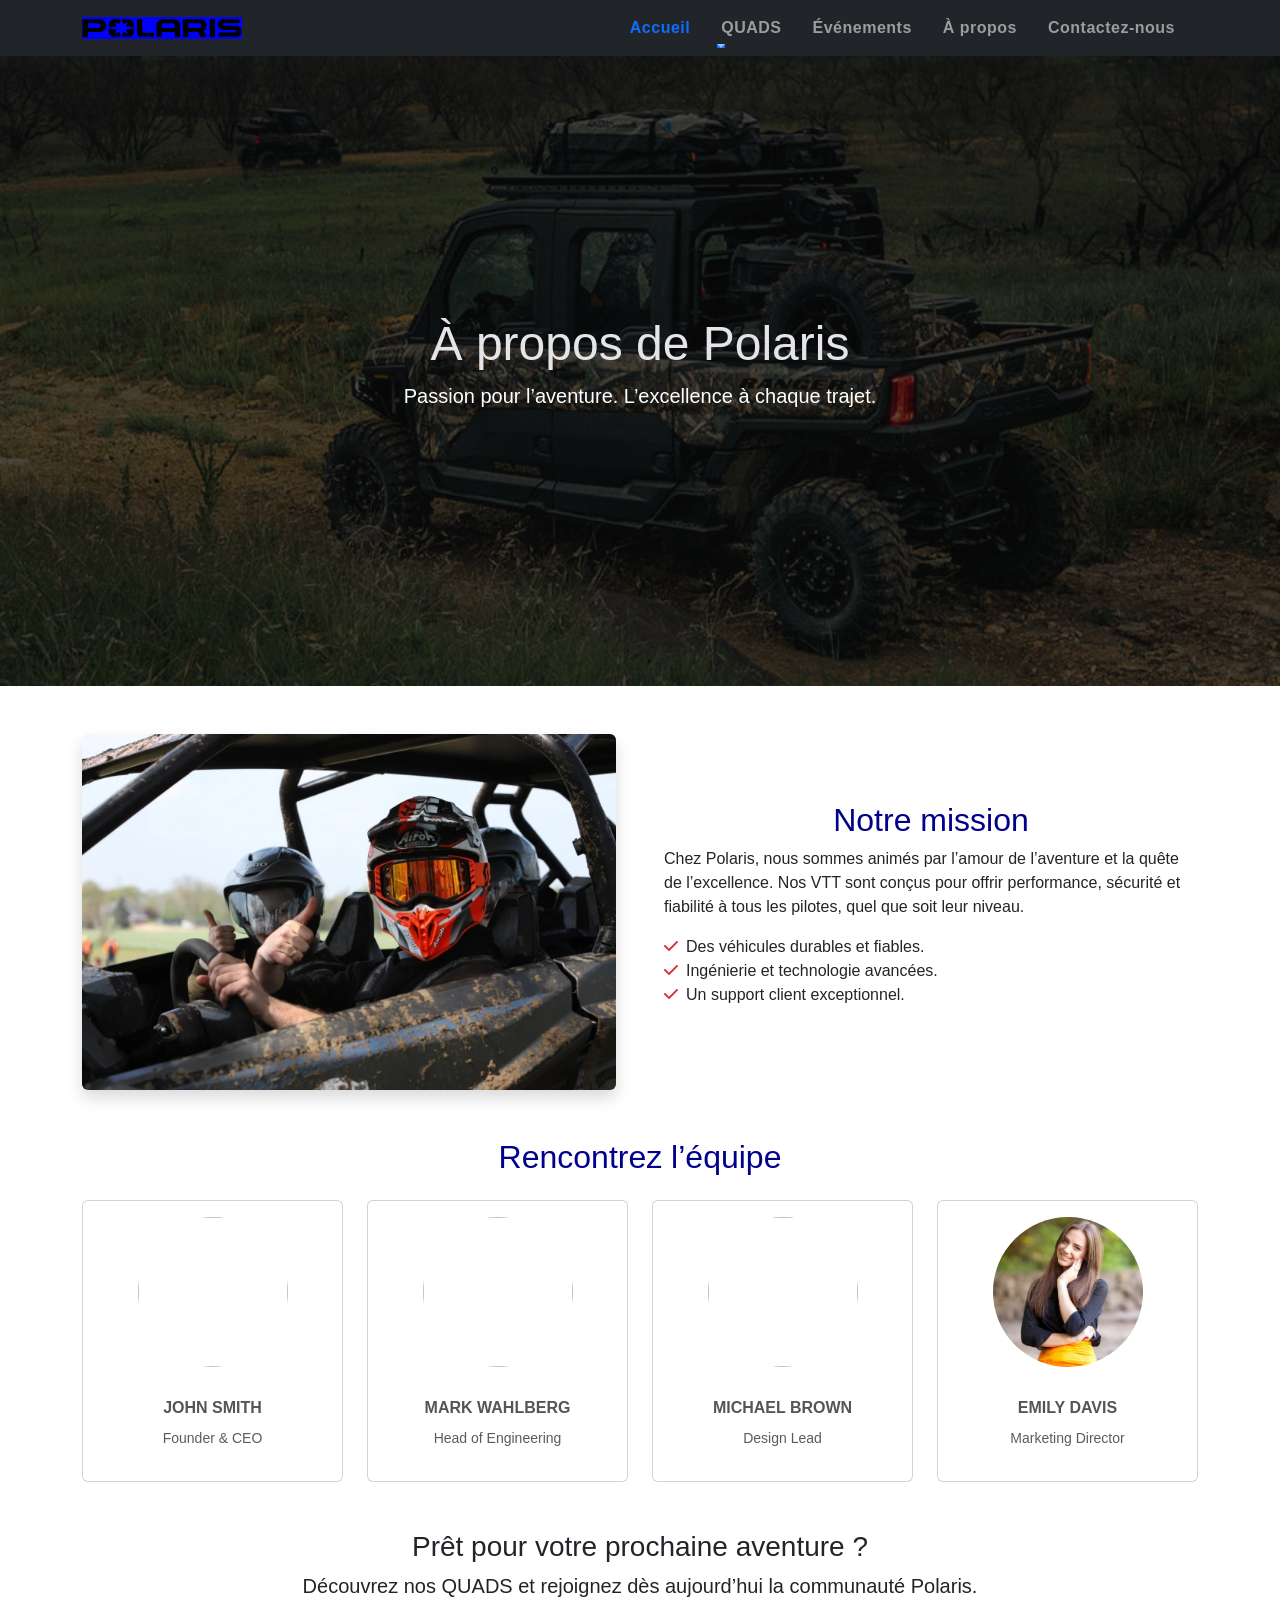
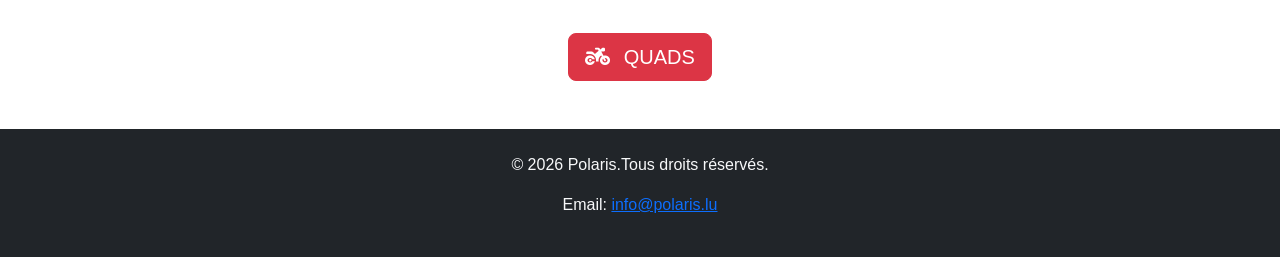
==== about.html @ 635d0547 "fix le lien css" ====
<!doctype html>
<html lang="fr">
  <head>
    <meta charset="UTF-8" />
    <meta name="viewport" content="width=device-width, initial-scale=1.0" />
    <title>Polaris — A propos</title>

    <link
      href="https://cdn.jsdelivr.net/npm/bootstrap@5.3.2/dist/css/bootstrap.min.css"
      rel="stylesheet"
    />
    <link
      rel="stylesheet"
      href="https://cdnjs.cloudflare.com/ajax/libs/font-awesome/6.5.0/css/all.min.css"
    />
    <link rel="stylesheet" href="css/style.css" />
  </head>
  <body>
    <!-- NAVBAR -->
    <nav class="navbar navbar-expand-lg navbar-dark bg-dark sticky-top">
      <div class="container">
        <a class="navbar-brand d-flex align-items-center" href="index.html">
          <img src="images/logo-polaris.svg" alt="Polaris" class="me-2 logo" />
        </a>

        <!-- BUTTON BOURGER MENU -->
        <button
          class="navbar-toggler"
          type="button"
          data-bs-toggle="collapse"
          data-bs-target="#mainNavbar"
        >
          <span class="navbar-toggler-icon"></span>
        </button>

        <div class="collapse navbar-collapse" id="mainNavbar">
          <!-- LIST MENU -->
          <ul class="navbar-nav ms-auto align-items-lg-center">
            <li class="nav-item">
              <a class="nav-link active" href="index.html">Accueil</a>
            </li>
            <!-- DROPDOWN ATVs -->
            <li class="dropdown nav-item">
              <a
                class="nav-link dropdown-toggle"
                href="#"
                id="dropdownATVs"
                role="button"
                data-bs-toggle="dropdown"
              >
                QUADS
              </a>
              <ul class="dropdown-menu" aria-labelledby="dropdownATVs">
                <li>
                  <a class="dropdown-item" href="product.html">RZR</a>
                </li>
                <li>
                  <a class="dropdown-item" href="product.html">Ranger</a>
                </li>
                <li>
                  <a class="dropdown-item" href="product.html">General</a>
                </li>
                <li>
                  <a class="dropdown-item" href="product.html">Sportsman</a>
                </li>
                <li>
                  <a class="dropdown-item" href="product.html">Enfants</a>
                </li>
                <li>
                  <a class="dropdown-item" href="atvs.html">Voir tout</a>
                </li>
              </ul>
            </li>

            <li class="nav-item">
              <a class="nav-link" href="events.html">Événements</a>
            </li>
            <li class="nav-item">
              <a class="nav-link" href="about.html">À propos</a>
            </li>

            <li class="nav-item">
              <a class="nav-link" href="contact.html">Contactez-nous</a>
            </li>
          </ul>
        </div>
      </div>
    </nav>

    <!-- HERO -->
    <!-- HERO -->
    <section class="hero-about">
      <div class="hero-overlay"></div>
      <div class="hero-content container">
        <h1>À propos de Polaris</h1>
        <p class="lead">
          Passion pour l’aventure. L’excellence à chaque trajet.
        </p>
      </div>
    </section>

    <!-- COMPANY MISSION -->
    <div class="container mt-5">
      <div class="row align-items-center g-5">
        <div class="col-md-6">
          <img src="images/about_us.jpg" class="img-fluid rounded shadow" />
        </div>
        <div class="col-md-6">
          <h2>Notre mission</h2>
          <p>
            Chez Polaris, nous sommes animés par l’amour de l’aventure et la
            quête de l’excellence. Nos VTT sont conçus pour offrir performance,
            sécurité et fiabilité à tous les pilotes, quel que soit leur niveau.
          </p>
          <ul class="list-unstyled mt-3">
            <li>
              <i class="fa-solid fa-check text-danger me-2"></i>Des véhicules
              durables et fiables.
            </li>
            <li>
              <i class="fa-solid fa-check text-danger me-2"></i>Ingénierie et
              technologie avancées.
            </li>
            <li>
              <i class="fa-solid fa-check text-danger me-2"></i>Un support
              client exceptionnel.
            </li>
          </ul>
        </div>
      </div>
    </div>

    <!-- TEAM / GALLERY -->
    <div class="container mt-5">
      <h2 class="mb-4 text-center">Rencontrez l’équipe</h2>
      <div class="row g-4">
        <div class="col-md-3">
          <div class="card team-card text-center h-100">
            <img src="images/founder_seo.jpg" class="team-img" />
            <div class="card-body">
              <h5 class="card-title">John Smith</h5>
              <p class="small text-muted">Founder & CEO</p>
            </div>
          </div>
        </div>

        <div class="col-md-3">
          <div class="card team-card text-center h-100">
            <img src="images/head_of_engeneering.jpg" class="team-img" />
            <div class="card-body">
              <h5 class="card-title">Mark Wahlberg</h5>
              <p class="small text-muted">Head of Engineering</p>
            </div>
          </div>
        </div>

        <div class="col-md-3">
          <div class="card team-card text-center h-100">
            <img src="images/design_lead.jpg" class="team-img" />
            <div class="card-body">
              <h5 class="card-title">Michael Brown</h5>
              <p class="small text-muted">Design Lead</p>
            </div>
          </div>
        </div>

        <div class="col-md-3">
          <div class="card team-card text-center h-100">
            <img src="images/marketing_director.jpg" class="team-img" />
            <div class="card-body">
              <h5 class="card-title">Emily Davis</h5>
              <p class="small text-muted">Marketing Director</p>
            </div>
          </div>
        </div>
      </div>
    </div>
    <!-- CTA -->
    <div class="container mt-5 mb-5 text-center">
      <h3>Prêt pour votre prochaine aventure ?</h3>
      <p class="lead">
        Découvrez nos QUADS et rejoignez dès aujourd’hui la communauté Polaris.
      </p>
      <a href="" class="btn btn-danger btn-lg mt-3"
        ><i class="fa-solid fa-motorcycle me-2"></i> QUADS</a
      >
    </div>

    <script src="https://cdn.jsdelivr.net/npm/bootstrap@5.3.2/dist/js/bootstrap.bundle.min.js"></script>
  </body>
  <!-- FOOTER -->
  <footer class="bg-dark text-light text-center py-4">
    <p>&copy; 2026 Polaris.Tous droits réservés.</p>
    <p>Email: <a href="contact.html">info@polaris.lu</a></p>
  </footer>
</html>
---- css/style.css ----
/* GENERAL STYLES */
body {
    font-family: 'Barlow', sans-serif;
}

/* GENERAL STYLES les styles pour les titres */

h1 {
    font-size: 48px;
    color: rgb(229, 229, 233);
    text-align: center;
    font-family: 'Barlow', sans-serif;
}

h2 {
    font-size: 32px;
    color: darkblue;
    text-align: center;
    font-family: 'Barlow', sans-serif;
}

/* H1 */
.card-title
{
    font-size: 16px;
    color: #555555;
    font-weight: bold;
    text-transform: uppercase;
    margin-top: 15px;
    margin-bottom: 10px;
    font-family: 'Barlow', sans-serif;
   
}


/* GENERAL STYLES LES STYLES POUR LES TITRES*/
p {
    margin-top: 0;
    margin-bottom: 1rem;
}

/*LES STYLES POUR LES LINK MODELES ET EVENEMENT*/



.article-link {
    text-decoration: none;
}

.article-link:hover .card-title {
    color: #1e90ff;
}

.card-link {
    text-decoration: none;
}

.card-link:hover .card-title {
    color: #1e90ff;
}




/* NAVBAR */

.navbar {
    font-weight: 600;
    letter-spacing: 0.5px;
   
}

.nav-link {
    position: relative;
    margin-right: 15px;
    transition: 0.3s ease;
}
/* Hover underline animation */
.nav-link::after {
    content: "";
    position: absolute;
    width: 0%;
    height: 2px;
    background: #0d6efd;
    bottom: 0;
    left: 0;
    transition: 0.3s;
}

.nav-link:hover::after {
    width: 100%;
    transition: 0.3s;
}

/* Active page */
.nav-link.active {
    color:  #0d6efd !important;
}

/* Shop button */
.navbar .btn-primary {
    padding: 6px 18px;
    border-radius: 30px;
}

/* Сolor of logo */
.navbar-brand {
    color: #0d6efd; 
}

/* Сolor of hamburger menu border */
.navbar-toggler {
    border-color: blue; 
    
}
/* Сolor of hamburger icon */
.navbar-toggler-icon {
    background-image: url("data:image/svg+xml,%3csvg viewBox='0 0 30 30' xmlns='http://www.w3.org/2000/svg'%3e%3cpath stroke='blue' stroke-width='2' stroke-linecap='round' stroke-miterlimit='10' d='M4 7h22M4 15h22M4 23h22'/%3e%3c/svg%3e");

}

/* LOGO */
.logo{
    height: 40 px; 
    background-color: blue;

}

/* HERO */
.hero {
    background: url('/images/hero_lg.jpg') center/cover no-repeat;
    height:  500px;
    background-size: cover;
    position: relative;
    display: flex;
    align-items: center;
    justify-content: center;
    color: white;
}

.hero-overlay {
    position: absolute;
    top: 0;
    width: 100%;
    height: 100%;
    background: rgba(15, 14, 14, 0.5);
}

.hero-content {
    position: relative;
    text-align: center;
}

.hero-contact {
  position: relative;              
  background-image: url('/images/img_contact.jpg');
  background-size: cover;       
  background-position: center;     
  background-repeat: no-repeat;    
  height: 70vh;                    
  display: flex;                   
  align-items: center;            
  justify-content: center;          
  color: white;                   
}

.hero-about
{
  position: relative;              
  background-image: url('/images/hero-about.jpg');
  background-size: cover;       
  background-position: center;     
  background-repeat: no-repeat;    
  height: 70vh;                    
  display: flex;                   
  align-items: center;            
  justify-content: center;          
  color: white;                   
}



/*TEAM / GALLERY  */
.team-img {
  width: 150px;            
  height: 150px;           
  margin-top: 1rem;        
  margin-left: auto;       
  margin-right: auto;      
  border-radius: 50%;      
  object-fit: cover;       
  display: block;          
}
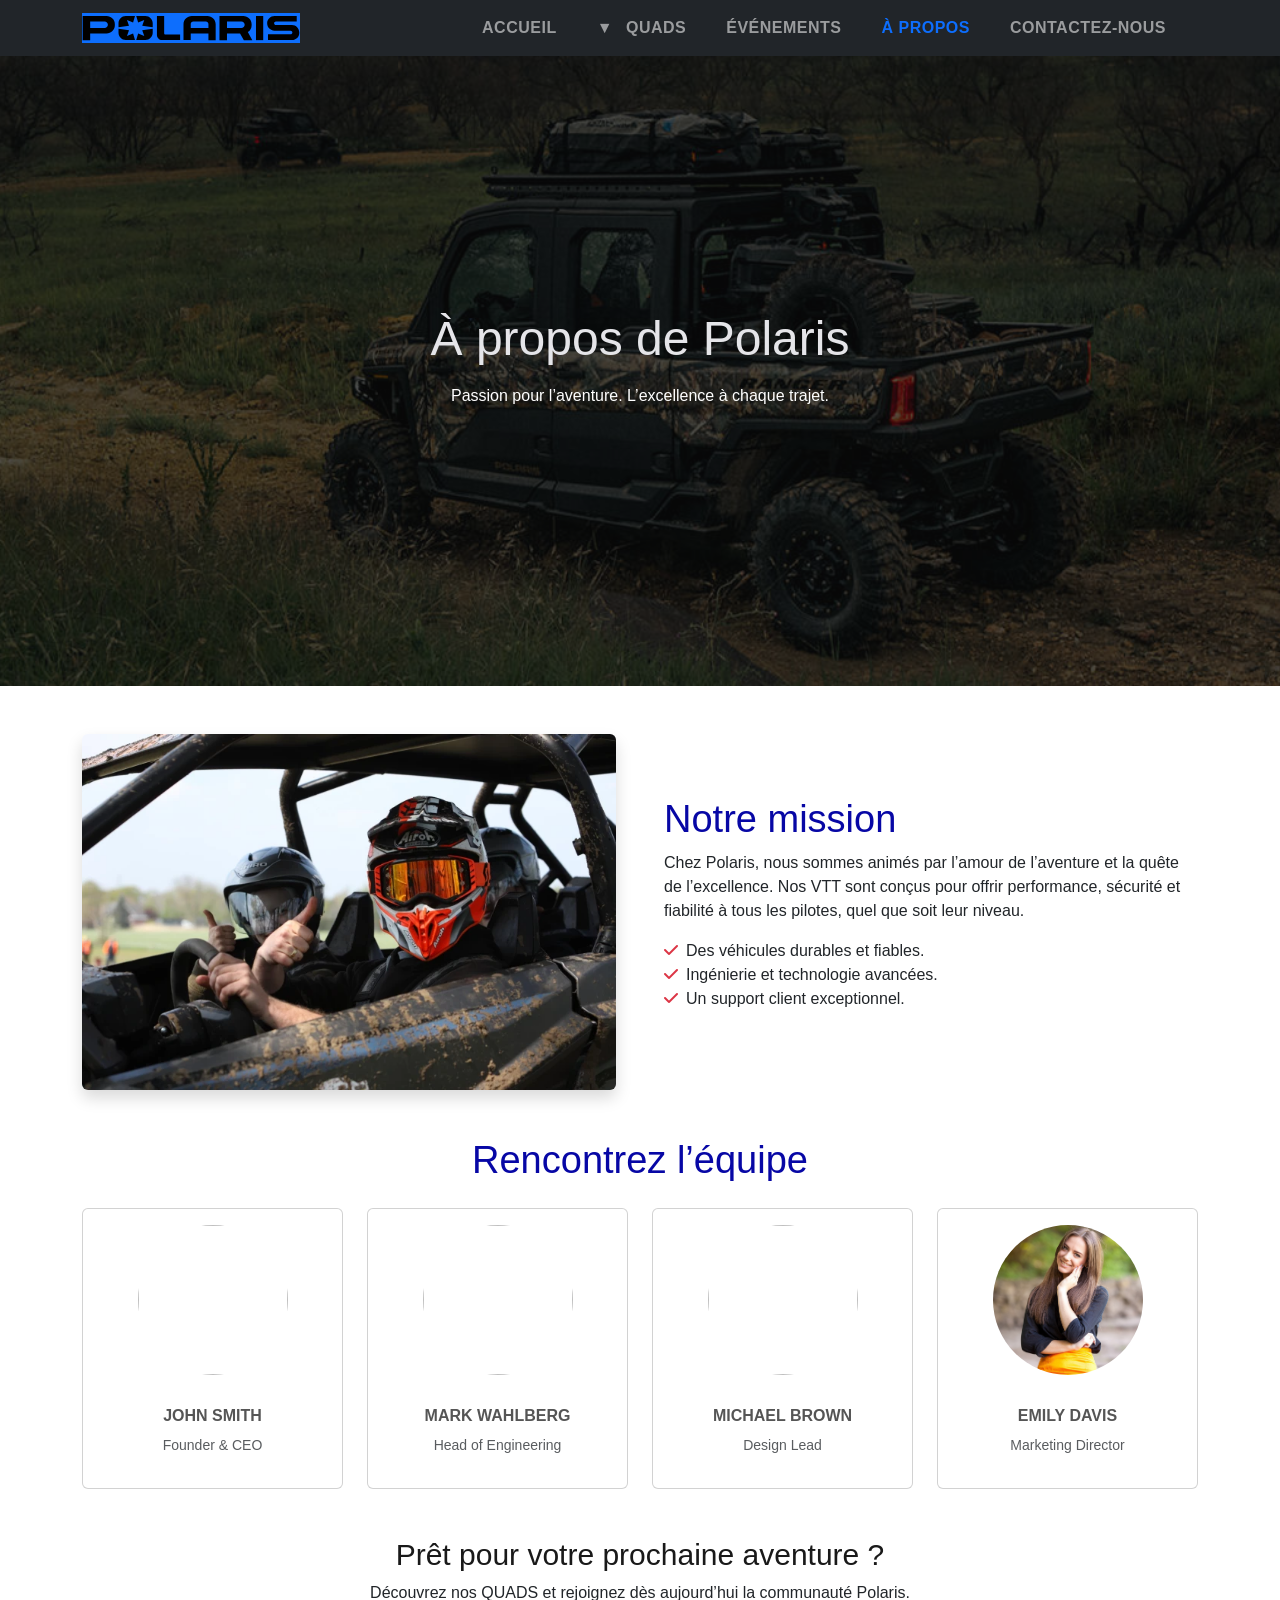
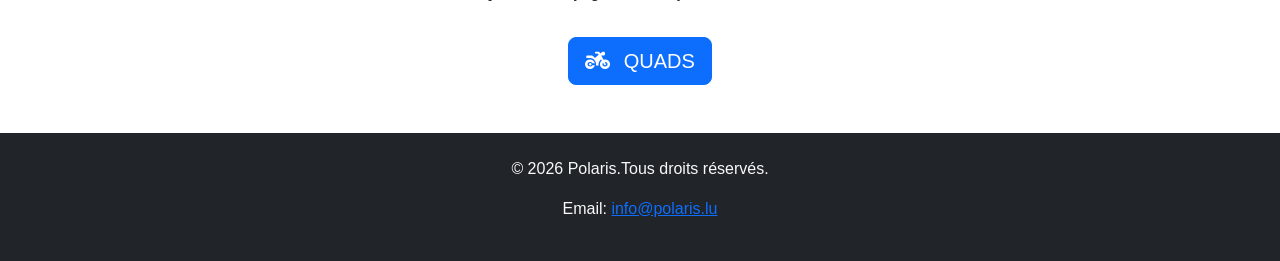
==== commit 0bf14a59: "ajout de 2 pages d’événements, modification de hero en accueil" ====
--- a/about.html
+++ b/about.html
@@ -1,196 +1,184 @@
 <!doctype html>
 <html lang="fr">
-  <head>
-    <meta charset="UTF-8" />
-    <meta name="viewport" content="width=device-width, initial-scale=1.0" />
-    <title>Polaris — A propos</title>
 
-    <link
-      href="https://cdn.jsdelivr.net/npm/bootstrap@5.3.2/dist/css/bootstrap.min.css"
-      rel="stylesheet"
-    />
-    <link
-      rel="stylesheet"
-      href="https://cdnjs.cloudflare.com/ajax/libs/font-awesome/6.5.0/css/all.min.css"
-    />
-    <link rel="stylesheet" href="css/style.css" />
-  </head>
-  <body>
-    <!-- NAVBAR -->
-    <nav class="navbar navbar-expand-lg navbar-dark bg-dark sticky-top">
-      <div class="container">
-        <a class="navbar-brand d-flex align-items-center" href="index.html">
-          <img src="images/logo-polaris.svg" alt="Polaris" class="me-2 logo" />
-        </a>
+<head>
+  <meta charset="UTF-8" />
+  <meta name="viewport" content="width=device-width, initial-scale=1.0" />
+  <title>Polaris — A propos</title>
 
-        <!-- BUTTON BOURGER MENU -->
-        <button
-          class="navbar-toggler"
-          type="button"
-          data-bs-toggle="collapse"
-          data-bs-target="#mainNavbar"
-        >
-          <span class="navbar-toggler-icon"></span>
-        </button>
+  <link href="https://cdn.jsdelivr.net/npm/bootstrap@5.3.2/dist/css/bootstrap.min.css" rel="stylesheet" />
+  <link rel="stylesheet" href="https://cdnjs.cloudflare.com/ajax/libs/font-awesome/6.5.0/css/all.min.css" />
+  <link rel="stylesheet" href="css/style.css" />
+  <script src="https://cdn.jsdelivr.net/npm/bootstrap@5.3.8/dist/js/bootstrap.bundle.min.js"
+    integrity="sha384-FKyoEForCGlyvwx9Hj09JcYn3nv7wiPVlz7YYwJrWVcXK/BmnVDxM+D2scQbITxI"
+    crossorigin="anonymous"></script>
+</head>
 
-        <div class="collapse navbar-collapse" id="mainNavbar">
-          <!-- LIST MENU -->
-          <ul class="navbar-nav ms-auto align-items-lg-center">
-            <li class="nav-item">
-              <a class="nav-link active" href="index.html">Accueil</a>
-            </li>
-            <!-- DROPDOWN ATVs -->
-            <li class="dropdown nav-item">
-              <a
-                class="nav-link dropdown-toggle"
-                href="#"
-                id="dropdownATVs"
-                role="button"
-                data-bs-toggle="dropdown"
-              >
-                QUADS
-              </a>
-              <ul class="dropdown-menu" aria-labelledby="dropdownATVs">
-                <li>
-                  <a class="dropdown-item" href="product.html">RZR</a>
-                </li>
-                <li>
-                  <a class="dropdown-item" href="product.html">Ranger</a>
-                </li>
-                <li>
-                  <a class="dropdown-item" href="product.html">General</a>
-                </li>
-                <li>
-                  <a class="dropdown-item" href="product.html">Sportsman</a>
-                </li>
-                <li>
-                  <a class="dropdown-item" href="product.html">Enfants</a>
-                </li>
-                <li>
-                  <a class="dropdown-item" href="atvs.html">Voir tout</a>
-                </li>
-              </ul>
-            </li>
+<body>
+  <!-- NAVBAR -->
+  <nav class="navbar navbar-expand-lg navbar-dark bg-dark sticky-top">
+    <div class="container">
+      <a class="navbar-brand d-flex align-items-center" href="index.html">
+        <img src="images/logo-polaris.svg" alt="Polaris" class="me-2 logo" />
+      </a>
 
-            <li class="nav-item">
-              <a class="nav-link" href="events.html">Événements</a>
-            </li>
-            <li class="nav-item">
-              <a class="nav-link" href="about.html">À propos</a>
-            </li>
+      <!-- BUTTON BOURGER MENU -->
+      <button class="navbar-toggler" type="button" data-bs-toggle="collapse" data-bs-target="#mainNavbar">
+        <span class="navbar-toggler-icon"></span>
+      </button>
 
-            <li class="nav-item">
-              <a class="nav-link" href="contact.html">Contactez-nous</a>
-            </li>
-          </ul>
+      <div class="collapse navbar-collapse" id="mainNavbar">
+        <!-- LIST MENU -->
+        <ul class="navbar-nav ms-auto align-items-lg-center">
+          <li class="nav-item">
+            <a class="nav-link me-4" href="index.html">Accueil</a>
+          </li>
+          <!-- DROPDOWN ATVs -->
+          <li class="nav-item dropdown">
+            <a class="nav-link me-4" href="#" id="dropdownATVs" role="button" aria-expanded="false">
+              <span class="dropdown-icon me-2">▼</span>
+              QUADS
+            </a>
+            <ul class="dropdown-menu" aria-labelledby="dropdownATVs">
+              <li>
+                <a class="dropdown-item" href="#">RZR</a>
+              </li>
+              <li>
+                <a class="dropdown-item" href="#">Ranger</a>
+              </li>
+              <li>
+                <a class="dropdown-item" href="#">General</a>
+              </li>
+              <li>
+                <a class="dropdown-item" href="#">Sportsman</a>
+              </li>
+              <li>
+                <a class="dropdown-item" href="#">Enfants</a>
+              </li>
+              <li>
+                <a class="dropdown-item" href="atvs.html">Voir tout</a>
+              </li>
+            </ul>
+          </li>
+          </li>
+
+          <li class="nav-item">
+            <a class="nav-link me-4" href="events.html">Événements</a>
+          </li>
+          <li class="nav-item">
+            <a class="nav-link me-4 active" href="about.html">À propos</a>
+          </li>
+
+          <li class="nav-item">
+            <a class="nav-link me-4" href="contact.html">Contactez-nous</a>
+          </li>
+        </ul>
+      </div>
+    </div>
+  </nav>
+
+
+  <!-- HERO -->
+  <section class="hero-bg" style="background-image: url('../images/hero-about.jpg');">
+    <div class="hero-overlay"></div>
+    <div class="hero-content container">
+      <h1 class="mb-3">À propos de Polaris</h1>
+      <p class="mb-4">
+        Passion pour l’aventure. L’excellence à chaque trajet.
+      </p>
+    </div>
+  </section>
+
+  <!-- COMPANY MISSION -->
+  <div class="container mt-5">
+    <div class="row align-items-center g-5">
+      <div class="col-md-6">
+        <img src="images/about_us.jpg" class="img-fluid rounded shadow" />
+      </div>
+      <div class="col-md-6">
+        <h2>Notre mission</h2>
+        <p>
+          Chez Polaris, nous sommes animés par l’amour de l’aventure et la
+          quête de l’excellence. Nos VTT sont conçus pour offrir performance,
+          sécurité et fiabilité à tous les pilotes, quel que soit leur niveau.
+        </p>
+        <ul class="list-unstyled mt-3">
+          <li>
+            <i class="fa-solid fa-check text-danger me-2"></i>Des véhicules
+            durables et fiables.
+          </li>
+          <li>
+            <i class="fa-solid fa-check text-danger me-2"></i>Ingénierie et
+            technologie avancées.
+          </li>
+          <li>
+            <i class="fa-solid fa-check text-danger me-2"></i>Un support
+            client exceptionnel.
+          </li>
+        </ul>
+      </div>
+    </div>
+  </div>
+
+  <!-- TEAM / GALLERY -->
+  <div class="container mt-5">
+    <h2 class="mb-4 text-center">Rencontrez l’équipe</h2>
+    <div class="row g-4">
+      <div class="col-md-3">
+        <div class="card team-card text-center h-100">
+          <img src="images/founder_seo.jpg" class="team-img" />
+          <div class="card-body">
+            <h5 class="card-title">John Smith</h5>
+            <p class="small text-muted">Founder & CEO</p>
+          </div>
         </div>
       </div>
-    </nav>
 
-    <!-- HERO -->
-    <!-- HERO -->
-    <section class="hero-about">
-      <div class="hero-overlay"></div>
-      <div class="hero-content container">
-        <h1>À propos de Polaris</h1>
-        <p class="lead">
-          Passion pour l’aventure. L’excellence à chaque trajet.
-        </p>
-      </div>
-    </section>
-
-    <!-- COMPANY MISSION -->
-    <div class="container mt-5">
-      <div class="row align-items-center g-5">
-        <div class="col-md-6">
-          <img src="images/about_us.jpg" class="img-fluid rounded shadow" />
-        </div>
-        <div class="col-md-6">
-          <h2>Notre mission</h2>
-          <p>
-            Chez Polaris, nous sommes animés par l’amour de l’aventure et la
-            quête de l’excellence. Nos VTT sont conçus pour offrir performance,
-            sécurité et fiabilité à tous les pilotes, quel que soit leur niveau.
-          </p>
-          <ul class="list-unstyled mt-3">
-            <li>
-              <i class="fa-solid fa-check text-danger me-2"></i>Des véhicules
-              durables et fiables.
-            </li>
-            <li>
-              <i class="fa-solid fa-check text-danger me-2"></i>Ingénierie et
-              technologie avancées.
-            </li>
-            <li>
-              <i class="fa-solid fa-check text-danger me-2"></i>Un support
-              client exceptionnel.
-            </li>
-          </ul>
+      <div class="col-md-3">
+        <div class="card team-card text-center h-100">
+          <img src="images/head_of_engeneering.jpg" class="team-img" />
+          <div class="card-body">
+            <h5 class="card-title">Mark Wahlberg</h5>
+            <p class="small text-muted">Head of Engineering</p>
+          </div>
         </div>
       </div>
-    </div>
 
-    <!-- TEAM / GALLERY -->
-    <div class="container mt-5">
-      <h2 class="mb-4 text-center">Rencontrez l’équipe</h2>
-      <div class="row g-4">
-        <div class="col-md-3">
-          <div class="card team-card text-center h-100">
-            <img src="images/founder_seo.jpg" class="team-img" />
-            <div class="card-body">
-              <h5 class="card-title">John Smith</h5>
-              <p class="small text-muted">Founder & CEO</p>
-            </div>
+      <div class="col-md-3">
+        <div class="card team-card text-center h-100">
+          <img src="images/design_lead.jpg" class="team-img" />
+          <div class="card-body">
+            <h5 class="card-title">Michael Brown</h5>
+            <p class="small text-muted">Design Lead</p>
           </div>
         </div>
+      </div>
 
-        <div class="col-md-3">
-          <div class="card team-card text-center h-100">
-            <img src="images/head_of_engeneering.jpg" class="team-img" />
-            <div class="card-body">
-              <h5 class="card-title">Mark Wahlberg</h5>
-              <p class="small text-muted">Head of Engineering</p>
-            </div>
-          </div>
-        </div>
-
-        <div class="col-md-3">
-          <div class="card team-card text-center h-100">
-            <img src="images/design_lead.jpg" class="team-img" />
-            <div class="card-body">
-              <h5 class="card-title">Michael Brown</h5>
-              <p class="small text-muted">Design Lead</p>
-            </div>
-          </div>
-        </div>
-
-        <div class="col-md-3">
-          <div class="card team-card text-center h-100">
-            <img src="images/marketing_director.jpg" class="team-img" />
-            <div class="card-body">
-              <h5 class="card-title">Emily Davis</h5>
-              <p class="small text-muted">Marketing Director</p>
-            </div>
+      <div class="col-md-3">
+        <div class="card team-card text-center h-100">
+          <img src="images/marketing_director.jpg" class="team-img" />
+          <div class="card-body">
+            <h5 class="card-title">Emily Davis</h5>
+            <p class="small text-muted">Marketing Director</p>
           </div>
         </div>
       </div>
     </div>
-    <!-- CTA -->
-    <div class="container mt-5 mb-5 text-center">
-      <h3>Prêt pour votre prochaine aventure ?</h3>
-      <p class="lead">
-        Découvrez nos QUADS et rejoignez dès aujourd’hui la communauté Polaris.
-      </p>
-      <a href="" class="btn btn-danger btn-lg mt-3"
-        ><i class="fa-solid fa-motorcycle me-2"></i> QUADS</a
-      >
-    </div>
+  </div>
+  <!-- CTA -->
+  <div class="container mt-5 mb-5 text-center">
+    <h3>Prêt pour votre prochaine aventure ?</h3>
+    <p>
+      Découvrez nos QUADS et rejoignez dès aujourd’hui la communauté Polaris.
+    </p>
+    <a href="atvs.html" class="btn btn-primary btn-lg mt-3"><i class="fa-solid fa-motorcycle me-2"></i> QUADS</a>
+  </div>
 
-    <script src="https://cdn.jsdelivr.net/npm/bootstrap@5.3.2/dist/js/bootstrap.bundle.min.js"></script>
-  </body>
+
   <!-- FOOTER -->
   <footer class="bg-dark text-light text-center py-4">
     <p>&copy; 2026 Polaris.Tous droits réservés.</p>
     <p>Email: <a href="contact.html">info@polaris.lu</a></p>
   </footer>
-</html>
+
+</html>
--- a/css/style.css
+++ b/css/style.css
@@ -3,20 +3,45 @@
     font-family: 'Barlow', sans-serif;
 }
 
-/* GENERAL STYLES les styles pour les titres */
+/* GENERAL STYLES POUR LES TITRES styles pour les titres */
 
 h1 {
     font-size: 48px;
     color: rgb(229, 229, 233);
-    text-align: center;
     font-family: 'Barlow', sans-serif;
 }
 
 h2 {
-    font-size: 32px;
-    color: darkblue;
-    text-align: center;
-    font-family: 'Barlow', sans-serif;
+    font-size: 38px;
+    color: rgb(7, 7, 165);    
+    font-family: 'Barlow', sans-serif;
+}
+
+h3 {
+    font-size: 30px;
+    color: rgb(25, 25, 25);
+    font-family: 'Barlow', sans-serif;
+    
+}
+
+
+h4 {
+    font-size: 24px;
+    color: rgb(25, 25, 25);;
+    font-family: 'Barlow', sans-serif;
+    
+}
+
+h5 {
+    font-size: 19px;
+    color: rgb(25, 25, 25);;
+    font-family: 'Barlow', sans-serif;
+    
+}
+
+p {
+    margin-top: 0;      /* pas de marge en haut */
+    margin-bottom: 1rem; /*il y a une marge en bas*/
 }
 
 /* H1 */
@@ -24,43 +49,34 @@
 {
     font-size: 16px;
     color: #555555;
-    font-weight: bold;
-    text-transform: uppercase;
-    margin-top: 15px;
+    font-weight: bold;  /*l'épaisseur de la police*/
+    text-transform: uppercase;   /*  met tout le texte en lettres majuscules*/
+    margin-top: 15px;       /* les marges externes de l'élément en haut et en bas */
     margin-bottom: 10px;
     font-family: 'Barlow', sans-serif;
+    font-weight: 600;
    
 }
 
-
-/* GENERAL STYLES LES STYLES POUR LES TITRES*/
-p {
-    margin-top: 0;
-    margin-bottom: 1rem;
-}
-
-/*LES STYLES POUR LES LINK MODELES ET EVENEMENT*/
-
-
-
+/*LES STYLES POUR LES LINK MODELES ET EVENEMENT Accueil*/
+/*Supprime le soulignement pour les liens des événements*/
 .article-link {
     text-decoration: none;
 }
 
+/*Lorsque l'on survole le lien, changer la couleur du titre à l'intérieur*/
+
 .article-link:hover .card-title {
     color: #1e90ff;
 }
-
+/*Supprime le soulignement pour les liens des cartes*/
 .card-link {
     text-decoration: none;
 }
-
+/* Lorsque l'on survole le lien de la carte, changer la couleur du titre à l'intérieur */
 .card-link:hover .card-title {
     color: #1e90ff;
 }
-
-
-
 
 /* NAVBAR */
 
@@ -70,26 +86,43 @@
    
 }
 
+/* nav-link pour a */
+/*soulignement de l’item de menu par une ligne bleue*/
 .nav-link {
     position: relative;
-    margin-right: 15px;
-    transition: 0.3s ease;
-}
-/* Hover underline animation */
+    transition: color 0.3s ease;  /*transition douce des changements de style*/
+    font-family: 'Barlow', sans-serif;
+    text-transform: uppercase;
+}
+
+/* animation de soulignement au survol */
 .nav-link::after {
     content: "";
     position: absolute;
     width: 0%;
     height: 2px;
-    background: #0d6efd;
+   background: #0d6efd;
     bottom: 0;
     left: 0;
-    transition: 0.3s;
-}
-
+    transition: width 0.3s ease;
+}
+/* la ligne s’étend sur toute la largeur du lien */
 .nav-link:hover::after {
     width: 100%;
-    transition: 0.3s;
+   
+}
+/* pour que le texte et la flèche  soient correctement alignés */
+.nav-link.dropdown-toggle {
+  display: flex;
+  justify-content: space-between; 
+  align-items: center;
+  padding-right: 0.5rem;
+ 
+}
+/* icône la flèche  */
+.nav-link .dropdown-icon {
+  pointer-events: none; /* le clic sur la flèche ne bloque pas le lien */
+  transform: scale(1.2);
 }
 
 /* Active page */
@@ -110,7 +143,7 @@
 
 /* Сolor of hamburger menu border */
 .navbar-toggler {
-    border-color: blue; 
+    border-color: #0d6efd; 
     
 }
 /* Сolor of hamburger icon */
@@ -121,39 +154,42 @@
 
 /* LOGO */
 .logo{
-    height: 40 px; 
-    background-color: blue;
+    height: 30px; 
+    background-color: #0d6efd;
 
 }
 
 /* HERO */
 .hero {
-    background: url('/images/hero_lg.jpg') center/cover no-repeat;
-    height:  500px;
-    background-size: cover;
-    position: relative;
-    display: flex;
-    align-items: center;
-    justify-content: center;
-    color: white;
-}
-
+ position: relative;
+ width: 100%;
+ height: 700px; 
+ overflow: hidden; /* masque les débordements */
+   
+
+
+}
+/*calque sombre semi-transparent*/
 .hero-overlay {
-    position: absolute;
-    top: 0;
+    position: absolute; /* position absolue pour couvrir entièrement le parent */
+    top: 0;             /* placer en haut du parent */
+    left: 0;            /* placer à gauche du parent */
+    height: 100%;       /* hauteur = hauteur du parent */
     width: 100%;
-    height: 100%;
-    background: rgba(15, 14, 14, 0.5);
-}
-
+    background: rgba(15, 14, 14, 0.5); /* fond semi-transparent (noir avec 50% d'opacité) */
+}
+
+/* contenu (texte) */
 .hero-content {
-    position: relative;
-    text-align: center;
-}
-
-.hero-contact {
+  position: relative; /* Permet de positionner des éléments enfants absolument par rapport à ce conteneur */
+  z-index: 2;         /* Définit la superposition : cet élément sera au-dessus des éléments avec un z-index plus faible */
+  color: white;       /* La couleur du texte à l'intérieur sera blanche */
+  text-align: center; /* Centre le texte horizontalement à l'intérieur du conteneur */
+}
+
+
+.hero-bg {
   position: relative;              
-  background-image: url('/images/img_contact.jpg');
   background-size: cover;       
   background-position: center;     
   background-repeat: no-repeat;    
@@ -161,21 +197,21 @@
   display: flex;                   
   align-items: center;            
   justify-content: center;          
-  color: white;                   
-}
-
-.hero-about
-{
-  position: relative;              
-  background-image: url('/images/hero-about.jpg');
-  background-size: cover;       
-  background-position: center;     
-  background-repeat: no-repeat;    
-  height: 70vh;                    
-  display: flex;                   
-  align-items: center;            
-  justify-content: center;          
-  color: white;                   
+  color: white; 
+}
+
+/* GALLERY/EVENEMENTS  */
+.event-gallery img {
+  transition: transform 0.3s;
+}
+
+.event-gallery img:hover {
+  transform: scale(1.05);
+}
+
+
+.models {
+  background-color: #FFFFFF;
 }
 
 
@@ -191,3 +227,372 @@
   object-fit: cover;       
   display: block;          
 }
+
+
+
+/*BOUTON EVENEMENTS  */
+.event-btn.active {
+  background-color: #0d6efd;
+  color: white;
+  border-color: #0d6efd;
+}
+
+
+/* Hide dropdown by default */
+.dropdown-menu {
+  display: none;
+}
+
+/* Show dropdown on hover */
+.navbar .dropdown:hover .dropdown-menu {
+  display: block;
+}
+
+
+.img-event {
+  margin-left: 13px;
+}
+
+.carousel-item > div > img{
+    max-height:220px;
+}
+
+/* VIDÉO EN FOND */
+.video-bg iframe {
+  position: absolute; /* position absolue pour centrer le iframe dans son conteneur */
+  top: 50%;   /* position verticale au milieu */
+  left: 50%;  /* position horizontale au milieu */
+
+  width: 100vw; /* largeur = largeur de la fenêtre */
+  height: 100vh; /* hauteur = hauteur de la fenêtre */
+
+  object-fit: cover; /* redimensionner la vidéo pour couvrir tout l'espace sans déformation */
+ 
+  transform: translate(-50%, -50%); /* décalage pour centrer exactement */
+  pointer-events: none; /* désactive les interactions avec la vidéo */
+}
+
+.video-wrapper {
+  position: relative;
+  width: 100%;
+  max-width: 960px;
+  margin: auto;
+  overflow: hidden;
+}
+
+
+/* ====== MAIN IMAGE ET TEXTE ====== */
+.event-main-img {
+  gap: 2rem;
+  align-items: flex-start;
+}
+
+.main-event-img {
+  width: 100%;
+  max-width: 500px;
+  border-radius: 10px;
+  flex-shrink: 0;
+}
+
+.event-text h2 {
+  font-size: 2rem;
+  margin-bottom: 1rem;
+}
+
+.event-text p {
+  font-size: 1.1rem;
+  line-height: 1.6;
+}
+
+/* ====== GALERIE ====== */
+.gallery-grid {
+  display: grid;
+  grid-template-columns: repeat(auto-fit, minmax(250px, 1fr));
+  gap: 1rem;
+}
+
+.gallery-img {
+  width: 100%;
+  border-radius: 10px;
+  transition: transform 0.3s ease;
+}
+
+.gallery-img:hover {
+  transform: scale(1.05);
+  cursor: pointer;
+}
+
+/* ====== PROGRAMME ET DÉTAILS ====== */
+.event-details h2 {
+  font-size: 1.8rem;
+  margin-bottom: 1rem;
+  border-bottom: 2px solid #007bff;
+  padding-bottom: 0.5rem;
+}
+
+.event-details p {
+  font-size: 1.1rem;
+  line-height: 1.6;
+  margin-bottom: 1rem;
+}
+
+.programme-list {
+  list-style: disc inside;
+  margin-bottom: 1.5rem;
+  padding-left: 0;
+}
+
+.programme-list li {
+  margin-bottom: 0.5rem;
+  font-size: 1.05rem;
+}
+
+/* ====== RESPONSIVE ====== */
+@media (max-width: 768px) {
+  .event-main-img {
+    flex-direction: column;
+    text-align: center;
+  }
+
+  .event-text h2 {
+    font-size: 1.5rem;
+  }
+
+  .event-text p {
+    text-align: justify;
+  }
+}
+
+/* Taille des images */
+.carousel-item img {
+  width: 25%;
+  height: auto;
+  object-fit: cover;
+  border-radius: 10px;
+}
+
+/* Boutons-flèches sous forme de cercle */
+.custom-btn {
+  position: absolute;
+  top: 50%;
+  transform: translateY(-50%);
+  background-color: #007bff;
+  border: none;
+  width: 45px;
+  height: 45px;
+  border-radius: 50%;
+  display: flex;
+  align-items: center;
+  justify-content: center;
+  color: #fff;
+  opacity: 0.9;
+  transition: opacity 0.3s;
+  z-index: 10;
+}
+
+.custom-btn:hover {
+  opacity: 1;
+}
+
+.carousel-control-prev.custom-btn {
+  left: -20px;
+}
+
+.carousel-control-next.custom-btn {
+  right: -20px;
+}
+
+.custom-btn .fas {
+  font-size: 1rem;
+}
+
+
+
+
+
+  .event-date {
+ font-weight: bold;         
+  color: #007bff;             
+  font-size: 1.2rem;          
+  margin-bottom: 1rem;       
+  text-transform: uppercase; 
+   
+}
+
+
+/* On aligne le texte joliment.*/
+.programme-list li span.flex-grow-1 {
+  display: block;
+  line-height: 1.5;
+}
+
+/* On justifie le texte.*/
+.text-justify {
+  text-align: justify;
+  text-justify: inter-word;
+}
+
+/* Responsivité : réduire les marges sur les appareils mobiles.*/
+@media (max-width: 768px) {
+  .programme-list li {
+    flex-direction: row;
+    align-items: flex-start;
+  }
+}
+
+/* Style pour le texte indiquant la localisation*/
+.text-location {
+  font-size: 1.50rem;    /* Taille de texte augmentée */
+  font-weight: 500;      /* Légèrement plus gras */
+  display: flex;         /* Icône et texte sur la même ligne */
+  align-items: center;   /* Alignement vertical de l'icône avec le texte */
+  line-height: 1.6;      /* Interligne */
+  color: #007bff;        /* Couleur du texte bleu (optionnel) */
+}
+
+
+/* Faire en sorte que les images aient la même hauteur et couper le surplus */
+.img-cover {
+  height: 220px;         /* même hauteur pour toutes les images */
+  object-fit: cover;     /* couper l'image tout en conservant les proportions */
+  width: 100%;           /* s'étendre sur toute la largeur de la carte */
+  border-top-left-radius: 0.25rem; 
+  border-top-right-radius: 0.25rem;
+}
+
+
+
+
+/* PRODUCT CARD EFFECT */
+.product-card {
+    transition: 0.4s ease;
+}
+
+.product-card:hover {
+    transform: scale(1.05) rotate(1deg) translateY(-5px);
+}
+
+/* BUTTON primary et secondary TRANSITION */
+.btn-primary, .btn-secondary {
+    transition: 0.3s ease;           /*  animation fluide*/
+}
+
+.btn-primary:hover {
+    transform: scale(1.1);
+}
+
+.btn-secondary:hover {
+    transform: scale(1.05);
+}
+
+/* GALLERY */
+.gallery img {
+    transition: 0.3s ease;
+}
+
+.gallery img:hover {
+    transform: scale(1.05);
+}
+
+/* PRICE STYLE */
+.old-price {
+    text-decoration: line-through;
+    color: gray;
+    font-size: 14px;
+}
+
+.new-price {
+    color: red;
+    font-size: 20px;
+    font-weight: bold;
+}
+
+.pricefornewcol {
+    color: red;
+    font-size: 20px;
+    font-weight: bold;
+}
+
+/* SALE BADGE */
+.sale-badge {
+    position: absolute;
+    top: 10px;
+    left: 10px;
+    background: red;
+    color: white;
+    padding: 5px 10px;
+    font-size: 12px;
+    border-radius: 20px;
+    z-index: 10;
+}
+
+/* CARD IMAGE POSITION */
+.card-img-wrapper {
+    position: relative;
+    overflow: hidden;
+}
+
+.card-img-wrapper img {
+    transition: 0.4s ease;
+}
+
+.card:hover img {
+    transform: scale(1.1);
+}
+
+
+/* ARTICLE STYLE */
+.article-card {
+    transition: 0.3s ease;
+}
+
+.article-card:hover {
+    transform: translateY(-8px);
+}
+
+
+/* ACCORDION STYLE */
+
+.custom-accordion .accordion-item {
+    border: none;
+    border-bottom: 1px solid #ddd;
+}
+/* Style des boutons de l'accordéon */
+.custom-accordion .accordion-button {
+    background: white;
+    font-weight: 600;
+    font-size: 18px;
+    padding: 20px;
+}
+/* Bouton ouvert */
+
+.custom-accordion .accordion-button:not(.collapsed) {
+    background: #f8f9fa;
+    color: rgb(7, 7, 165);
+}
+
+/* Icône plus personnalisée */
+.custom-accordion .accordion-button::after {
+    background-image: none;
+    content: "+";
+    font-size: 22px;
+    font-weight: bold;
+    transform: rotate(0deg);
+}
+/* Lorsque l'accordéon est ouvert, changer le "+" en "–" */
+.custom-accordion .accordion-button:not(.collapsed)::after {
+    content: "–";
+}
+
+
+
+
+
+
+
+
+
+
+
+
+
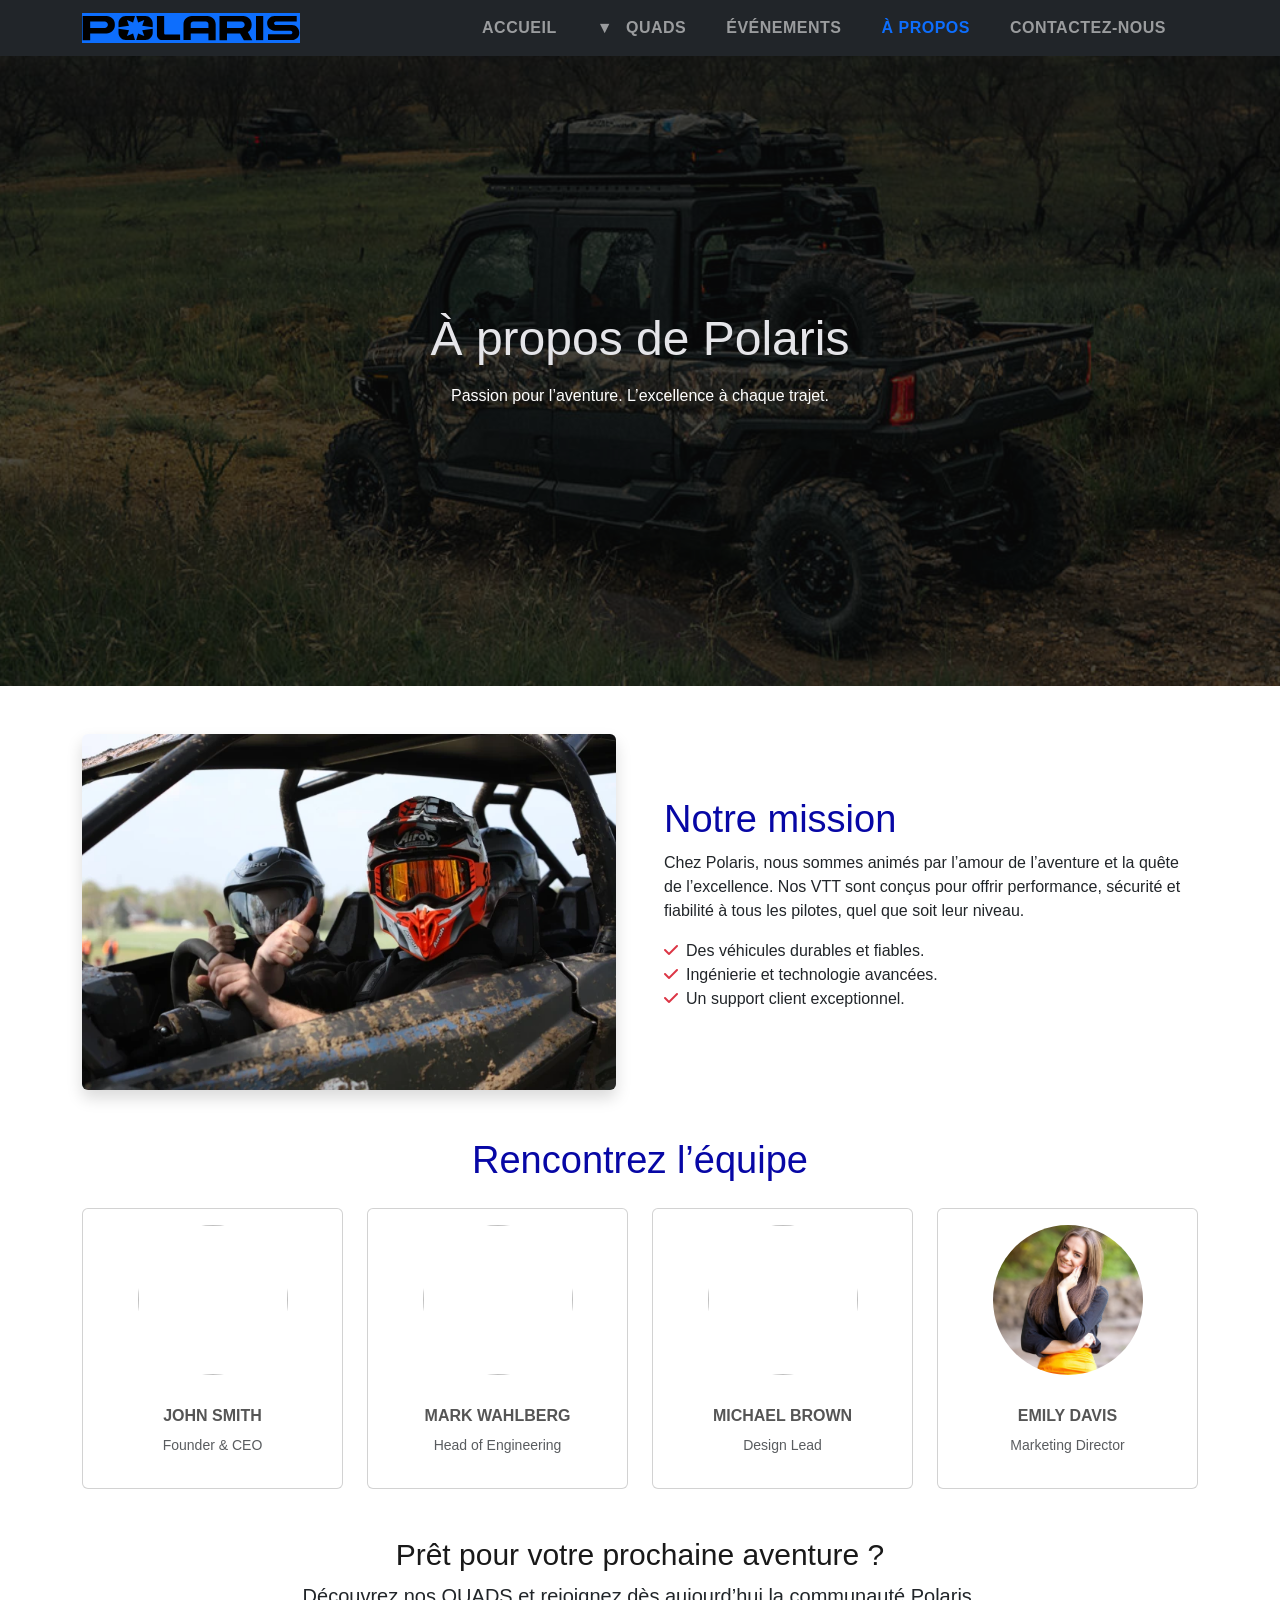
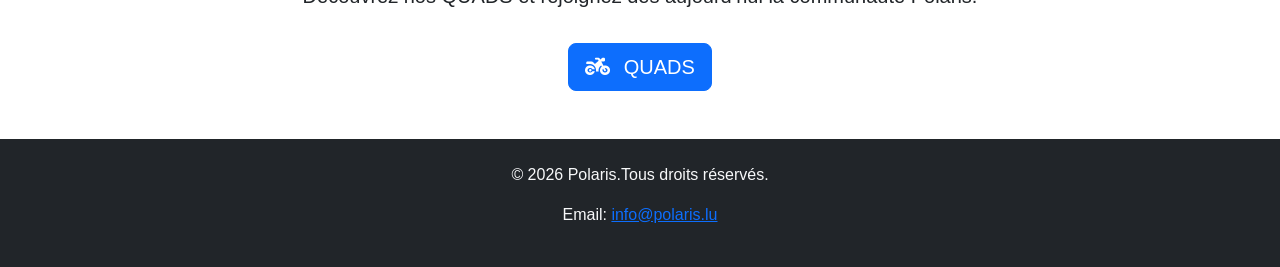
==== commit c4a7d316: "modification du chemin de l’image dans la section hero" ====
--- a/about.html
+++ b/about.html
@@ -79,7 +79,7 @@
 
 
   <!-- HERO -->
-  <section class="hero-bg" style="background-image: url('../images/hero-about.jpg');">
+  <section class="hero-bg" style="background-image: url('images/hero-about.jpg');">
     <div class="hero-overlay"></div>
     <div class="hero-content container">
       <h1 class="mb-3">À propos de Polaris</h1>
@@ -168,7 +168,7 @@
   <!-- CTA -->
   <div class="container mt-5 mb-5 text-center">
     <h3>Prêt pour votre prochaine aventure ?</h3>
-    <p>
+    <p class="lead">
       Découvrez nos QUADS et rejoignez dès aujourd’hui la communauté Polaris.
     </p>
     <a href="atvs.html" class="btn btn-primary btn-lg mt-3"><i class="fa-solid fa-motorcycle me-2"></i> QUADS</a>
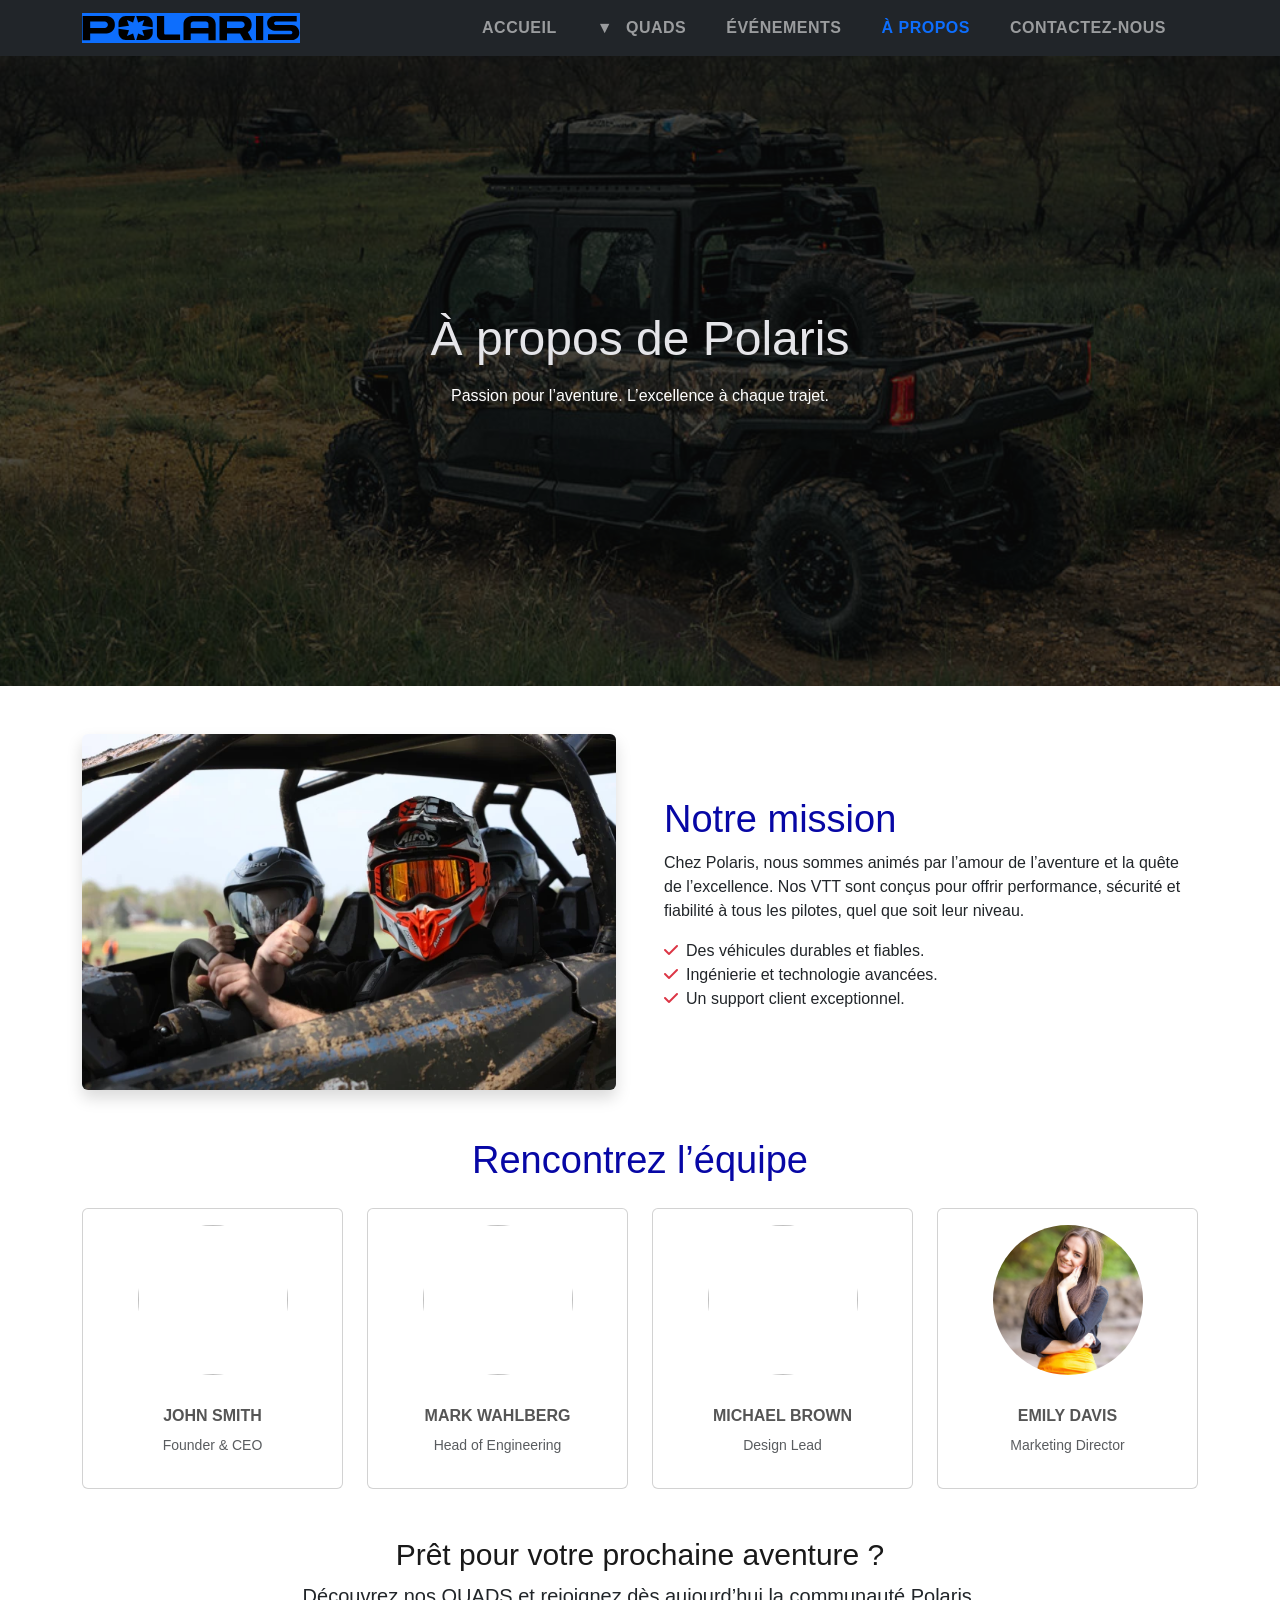
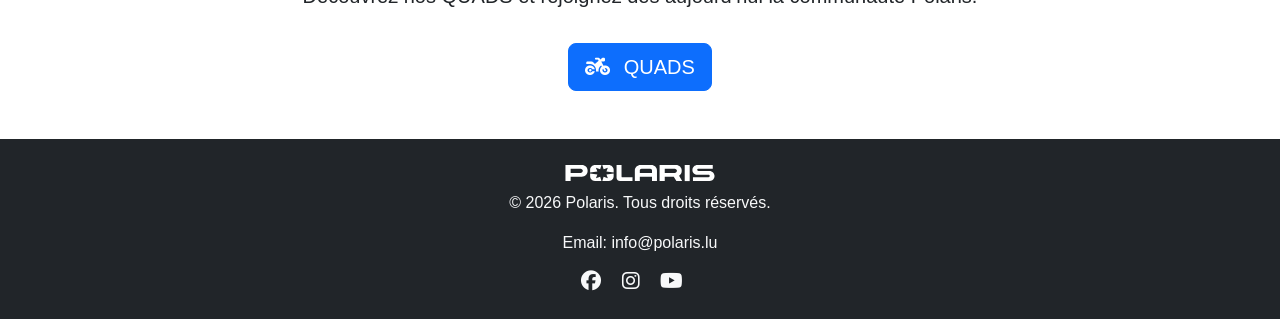
==== commit 8860c2be: "modification footer" ====
--- a/about.html
+++ b/about.html
@@ -176,9 +176,28 @@
 
 
   <!-- FOOTER -->
+
   <footer class="bg-dark text-light text-center py-4">
-    <p>&copy; 2026 Polaris.Tous droits réservés.</p>
-    <p>Email: <a href="contact.html">info@polaris.lu</a></p>
+    <img src="images/logo-polaris.svg" alt="Logo" class="footer-logo mb-2">
+
+    <p>&copy; 2026 Polaris. Tous droits réservés.</p>
+
+    <p>
+      Email: <a href="contact.html" class="text-light">info@polaris.lu</a>
+    </p>
+
+    <!-- Réseaux sociaux -->
+    <div class="mt-3">
+      <a href="#" class="text-light me-3">
+        <i class="fa-brands fa-facebook"></i>
+      </a>
+      <a href="#" class="text-light me-3">
+        <i class="fa-brands fa-instagram"></i>
+      </a>
+      <a href="#" class="text-light me-3">
+        <i class="fa-brands fa-youtube"></i>
+      </a>
+    </div>
   </footer>
 
 </html>
--- a/css/style.css
+++ b/css/style.css
@@ -585,14 +585,35 @@
 }
 
 
-
-
-
-
-
-
-
-
-
-
-
+/* FOOTER */
+
+.footer-logo {
+    width: 150px;       
+    filter: brightness(0) invert(1); /* blanc */
+}
+footer a {
+    text-decoration: none;
+}
+
+footer a:hover {
+    text-decoration: underline;
+   
+    }
+
+footer a i {
+    font-size: 20px;
+    transition: 0.3s;
+}
+
+footer a:hover i {
+    color: #0d6efd;
+
+}
+
+
+
+
+
+
+
+
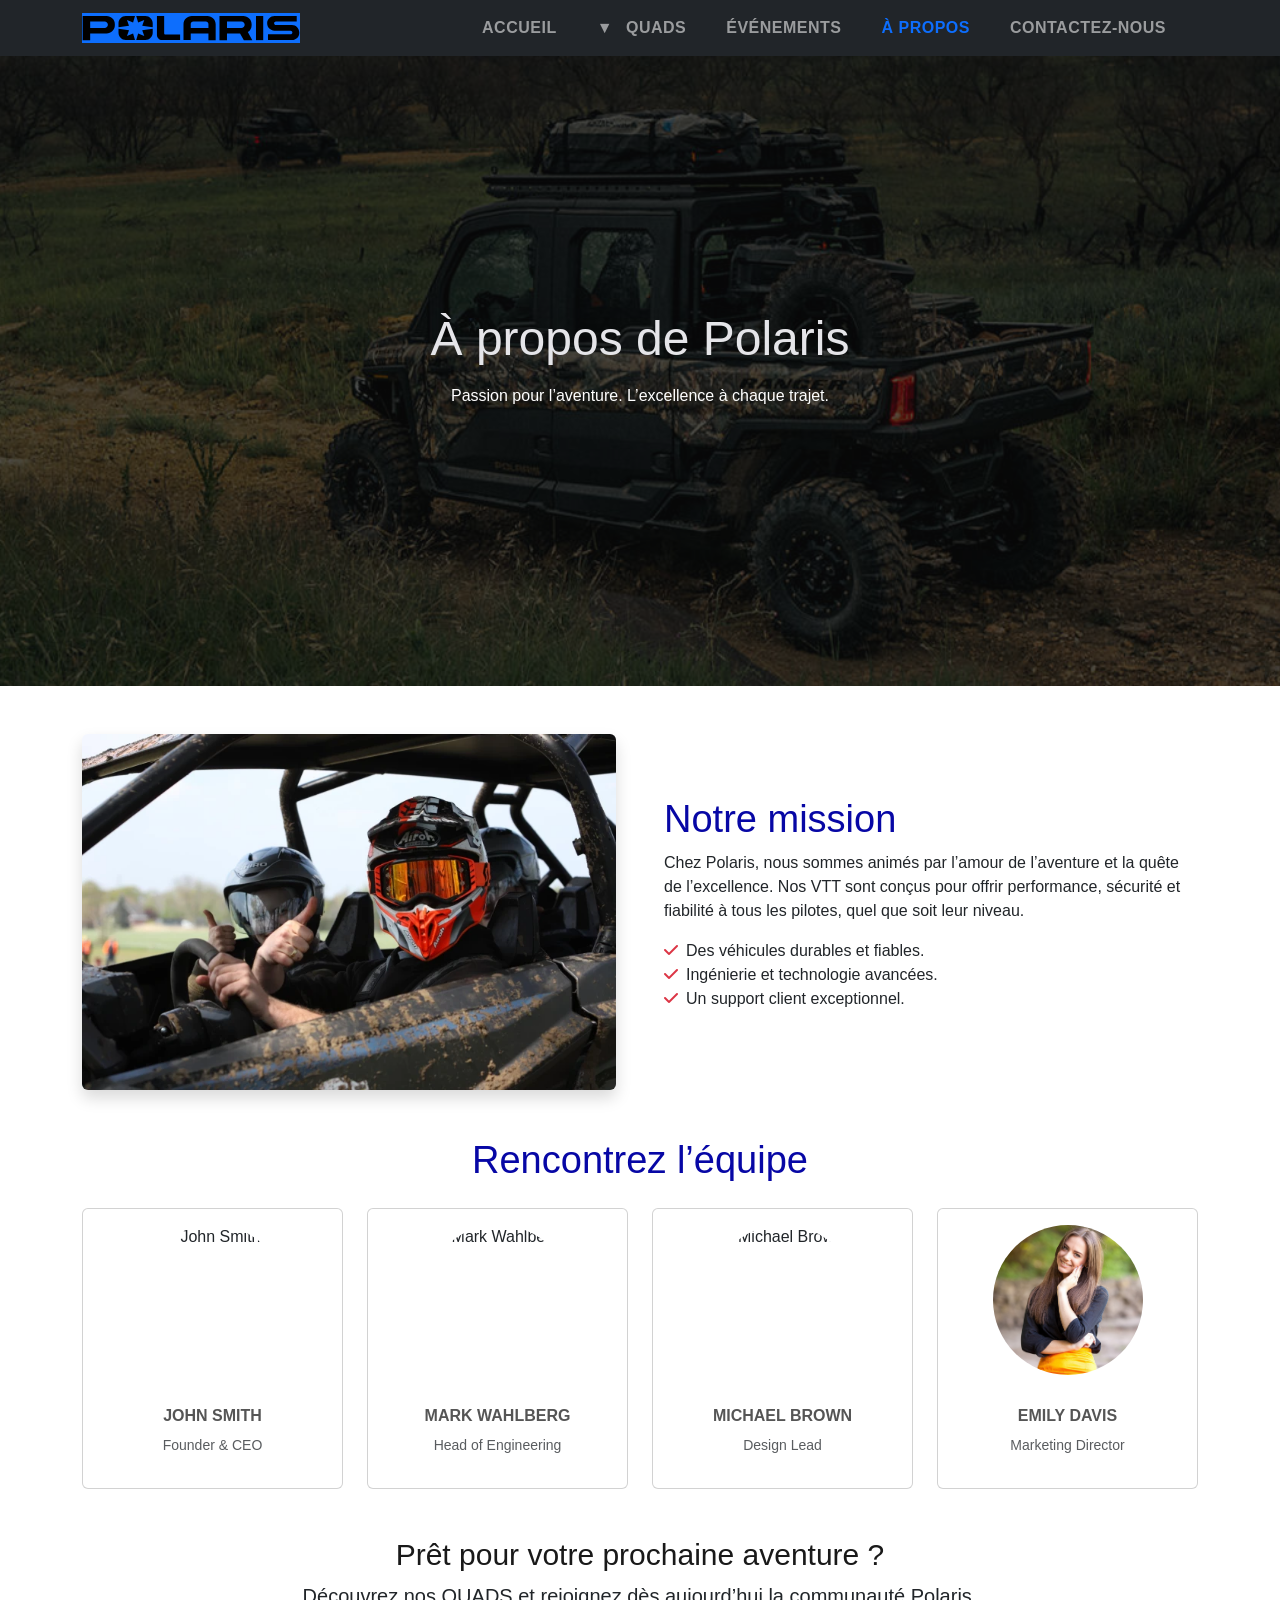
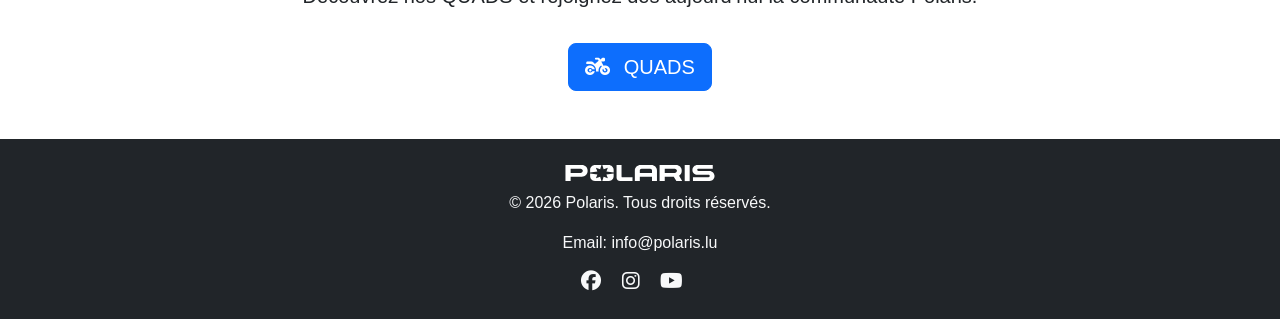
==== commit cdfbd122: "correction contact.html" ====
--- a/about.html
+++ b/about.html
@@ -60,7 +60,7 @@
               </li>
             </ul>
           </li>
-          </li>
+
 
           <li class="nav-item">
             <a class="nav-link me-4" href="events.html">Événements</a>
@@ -93,7 +93,7 @@
   <div class="container mt-5">
     <div class="row align-items-center g-5">
       <div class="col-md-6">
-        <img src="images/about_us.jpg" class="img-fluid rounded shadow" />
+        <img src="images/about_us.jpg" class="img-fluid rounded shadow" alt="À propos de Polaris" />
       </div>
       <div class="col-md-6">
         <h2>Notre mission</h2>
@@ -120,15 +120,15 @@
     </div>
   </div>
 
-  <!-- TEAM / GALLERY -->
+  <!-- TEAM  -->
   <div class="container mt-5">
     <h2 class="mb-4 text-center">Rencontrez l’équipe</h2>
     <div class="row g-4">
       <div class="col-md-3">
         <div class="card team-card text-center h-100">
-          <img src="images/founder_seo.jpg" class="team-img" />
-          <div class="card-body">
-            <h5 class="card-title">John Smith</h5>
+          <img src="images/founder_seo.jpg" class="team-img" alt="John Smith" />
+          <div class="card-body">
+            <h3 class="card-title">John Smith</h3>
             <p class="small text-muted">Founder & CEO</p>
           </div>
         </div>
@@ -136,9 +136,9 @@
 
       <div class="col-md-3">
         <div class="card team-card text-center h-100">
-          <img src="images/head_of_engeneering.jpg" class="team-img" />
-          <div class="card-body">
-            <h5 class="card-title">Mark Wahlberg</h5>
+          <img src="images/head_of_engeneering.jpg" class="team-img" alt="Mark Wahlberg" />
+          <div class="card-body">
+            <h3 class="card-title">Mark Wahlberg</h3>
             <p class="small text-muted">Head of Engineering</p>
           </div>
         </div>
@@ -146,9 +146,9 @@
 
       <div class="col-md-3">
         <div class="card team-card text-center h-100">
-          <img src="images/design_lead.jpg" class="team-img" />
-          <div class="card-body">
-            <h5 class="card-title">Michael Brown</h5>
+          <img src="images/design_lead.jpg" class="team-img" alt="Michael Brown" />
+          <div class="card-body">
+            <h3 class="card-title">Michael Brown</h3>
             <p class="small text-muted">Design Lead</p>
           </div>
         </div>
@@ -156,9 +156,9 @@
 
       <div class="col-md-3">
         <div class="card team-card text-center h-100">
-          <img src="images/marketing_director.jpg" class="team-img" />
-          <div class="card-body">
-            <h5 class="card-title">Emily Davis</h5>
+          <img src="images/marketing_director.jpg" class="team-img" alt="Emily Davis" />
+          <div class="card-body">
+            <h3 class="card-title">Emily Davis</h3>
             <p class="small text-muted">Marketing Director</p>
           </div>
         </div>
@@ -199,5 +199,6 @@
       </a>
     </div>
   </footer>
+</body>
 
 </html>
--- a/css/style.css
+++ b/css/style.css
@@ -111,14 +111,7 @@
     width: 100%;
    
 }
-/* pour que le texte et la flèche  soient correctement alignés */
-.nav-link.dropdown-toggle {
-  display: flex;
-  justify-content: space-between; 
-  align-items: center;
-  padding-right: 0.5rem;
- 
-}
+
 /* icône la flèche  */
 .nav-link .dropdown-icon {
   pointer-events: none; /* le clic sur la flèche ne bloque pas le lien */
@@ -258,6 +251,7 @@
 }
 
 /* VIDÉO EN FOND */
+
 .video-bg iframe {
   position: absolute; /* position absolue pour centrer le iframe dans son conteneur */
   top: 50%;   /* position verticale au milieu */
@@ -265,19 +259,8 @@
 
   width: 100vw; /* largeur = largeur de la fenêtre */
   height: 100vh; /* hauteur = hauteur de la fenêtre */
-
-  object-fit: cover; /* redimensionner la vidéo pour couvrir tout l'espace sans déformation */
- 
   transform: translate(-50%, -50%); /* décalage pour centrer exactement */
   pointer-events: none; /* désactive les interactions avec la vidéo */
-}
-
-.video-wrapper {
-  position: relative;
-  width: 100%;
-  max-width: 960px;
-  margin: auto;
-  overflow: hidden;
 }
 
 
@@ -304,23 +287,6 @@
   line-height: 1.6;
 }
 
-/* ====== GALERIE ====== */
-.gallery-grid {
-  display: grid;
-  grid-template-columns: repeat(auto-fit, minmax(250px, 1fr));
-  gap: 1rem;
-}
-
-.gallery-img {
-  width: 100%;
-  border-radius: 10px;
-  transition: transform 0.3s ease;
-}
-
-.gallery-img:hover {
-  transform: scale(1.05);
-  cursor: pointer;
-}
 
 /* ====== PROGRAMME ET DÉTAILS ====== */
 .event-details h2 {
@@ -347,12 +313,7 @@
   font-size: 1.05rem;
 }
 
-/* ====== RESPONSIVE ====== */
-@media (max-width: 768px) {
-  .event-main-img {
-    flex-direction: column;
-    text-align: center;
-  }
+
 
   .event-text h2 {
     font-size: 1.5rem;
@@ -361,7 +322,7 @@
   .event-text p {
     text-align: justify;
   }
-}
+
 
 /* Taille des images */
 .carousel-item img {
@@ -371,7 +332,7 @@
   border-radius: 10px;
 }
 
-/* Boutons-flèches sous forme de cercle */
+/* Boutons-flèches sous forme de cercle carrusel */
 .custom-btn {
   position: absolute;
   top: 50%;
@@ -460,9 +421,6 @@
   border-top-right-radius: 0.25rem;
 }
 
-
-
-
 /* PRODUCT CARD EFFECT */
 .product-card {
     transition: 0.4s ease;
@@ -485,14 +443,6 @@
     transform: scale(1.05);
 }
 
-/* GALLERY */
-.gallery img {
-    transition: 0.3s ease;
-}
-
-.gallery img:hover {
-    transform: scale(1.05);
-}
 
 /* PRICE STYLE */
 .old-price {
@@ -508,7 +458,7 @@
 }
 
 .pricefornewcol {
-    color: red;
+    color: rgb(22, 21, 21);
     font-size: 20px;
     font-weight: bold;
 }
@@ -541,56 +491,18 @@
 }
 
 
-/* ARTICLE STYLE */
-.article-card {
-    transition: 0.3s ease;
-}
-
-.article-card:hover {
-    transform: translateY(-8px);
-}
-
-
-/* ACCORDION STYLE */
-
-.custom-accordion .accordion-item {
-    border: none;
-    border-bottom: 1px solid #ddd;
-}
-/* Style des boutons de l'accordéon */
-.custom-accordion .accordion-button {
-    background: white;
-    font-weight: 600;
-    font-size: 18px;
-    padding: 20px;
-}
-/* Bouton ouvert */
-
-.custom-accordion .accordion-button:not(.collapsed) {
-    background: #f8f9fa;
-    color: rgb(7, 7, 165);
-}
-
-/* Icône plus personnalisée */
-.custom-accordion .accordion-button::after {
-    background-image: none;
-    content: "+";
-    font-size: 22px;
-    font-weight: bold;
-    transform: rotate(0deg);
-}
-/* Lorsque l'accordéon est ouvert, changer le "+" en "–" */
-.custom-accordion .accordion-button:not(.collapsed)::after {
-    content: "–";
-}
-
-
 /* FOOTER */
 
 .footer-logo {
     width: 150px;       
     filter: brightness(0) invert(1); /* blanc */
 }
+
+.footer-logo:hover {
+    opacity: 0.7; /* ombrage */
+}
+
+
 footer a {
     text-decoration: none;
 }
@@ -610,10 +522,27 @@
 
 }
 
-
-
-
-
-
-
-
+/* ====== RESPONSIVE ====== */
+@media (max-width: 768px) {
+  .event-main-img {
+    flex-direction: column;
+    text-align: center;
+  }
+}
+
+
+/* Tablettes et mobiles */
+@media (max-width: 600px) {
+
+.hero{
+  height: 300px;
+}
+
+
+
+}
+
+
+
+
+
